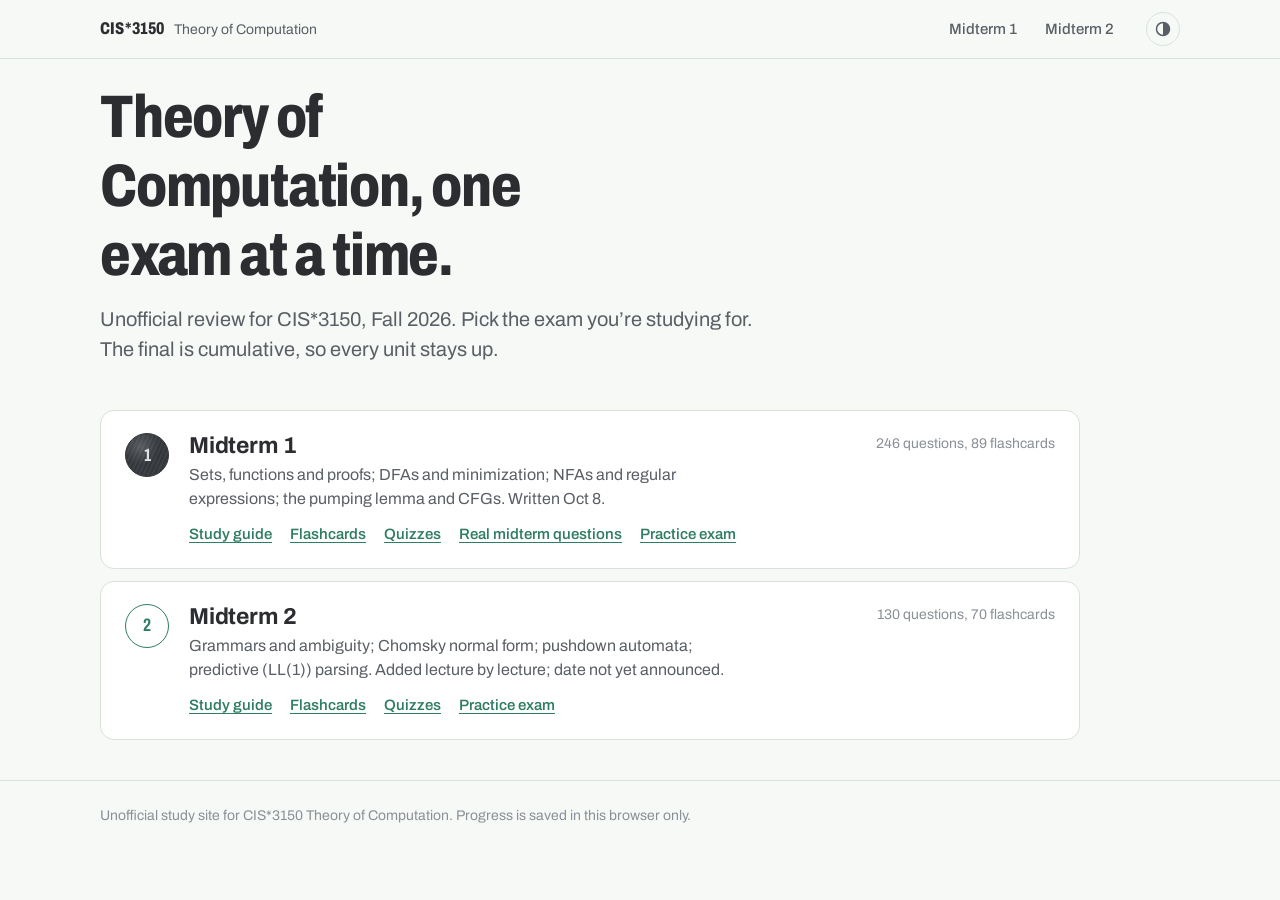
==== index.html @ 40538b38 "Add Lecture 9 (parsing tables) and Lecture 12 (Turing machines) to Midterm 2 39 class-exercise-style" ====
<!doctype html>
<html lang="en">
<head>
<meta charset="utf-8">
<meta name="viewport" content="width=device-width, initial-scale=1">
<link rel="icon" href="data:image/svg+xml,%3Csvg xmlns='http://www.w3.org/2000/svg' viewBox='0 0 32 32'%3E%3Ccircle cx='16' cy='16' r='13' fill='%2333363B'/%3E%3Ctext x='16' y='21' font-size='14' text-anchor='middle' fill='white' font-family='Arial' font-weight='700'%3EB%3C/text%3E%3C/svg%3E">
<link rel="preconnect" href="https://fonts.googleapis.com">
<link rel="preconnect" href="https://fonts.gstatic.com" crossorigin>
<link href="https://fonts.googleapis.com/css2?family=Archivo:wdth,wght@62..125,400..800&family=Source+Serif+4:ital,opsz,wght@0,8..60,400..700;1,8..60,400..700&display=swap" rel="stylesheet">
<title>CIS*3150 study site</title>
<meta name="description" content="Unofficial study site for CIS*3150 Theory of Computation: Midterm 1 review (guide, flashcards, quizzes, the practice test and real midterm questions) and Midterm 2, in progress.">
<link rel="stylesheet" href="assets/style.css?v=20261103a">
</head>
<body>
<header id="site-head"></header>
<main class="wrap">
  <section class="hero">
    <h1>Theory of Computation, one exam at a time.</h1>
    <p class="countdown">Unofficial review for CIS*3150, Fall 2026. Pick the exam you’re studying for. The final is cumulative, so every unit stays up.</p>
  </section>

  <h2 class="sr-only">Units</h2>
  <ol class="unit-list">
    <li class="unit">
      <span class="bubble is-filled" aria-hidden="true">1</span>
      <div>
        <h3><a href="m1/index.html">Midterm 1</a></h3>
        <p>Sets, functions and proofs; DFAs and minimization; NFAs and regular expressions; the pumping lemma and CFGs. Written Oct 8.</p>
        <p class="unit-links"><a href="m1/guide.html">Study guide</a><a href="m1/cards.html">Flashcards</a><a href="m1/quiz.html">Quizzes</a><a href="m1/exam.html?mode=midterm">Real midterm questions</a><a href="m1/exam.html">Practice exam</a></p>
      </div>
      <p class="unit-meta" id="m1-meta"></p>
    </li>
    <li class="unit">
      <span class="bubble" aria-hidden="true">2</span>
      <div>
        <h3><a href="m2/index.html">Midterm 2</a></h3>
        <p>Grammars and ambiguity; Chomsky normal form; pushdown automata; predictive (LL(1)) parsing. Added lecture by lecture; date not yet announced.</p>
        <p class="unit-links"><a href="m2/guide.html">Study guide</a><a href="m2/cards.html">Flashcards</a><a href="m2/quiz.html">Quizzes</a><a href="m2/exam.html">Practice exam</a></p>
      </div>
      <p class="unit-meta" id="m2-meta"></p>
    </li>
  </ol>
</main>
<footer id="site-foot"></footer>
<script src="assets/m1/questions.js?v=20261103a"></script>
<script src="assets/m1/questions-prof.js?v=20261103a"></script>
<script src="assets/m1/midterm.js?v=20261103a"></script>
<script src="assets/m1/cards.js?v=20261103a"></script>
<script>window.M1_COUNTS = { q: QB.length, c: CARDS.length };</script>
<script src="assets/m2/questions.js?v=20261103a"></script>
<script src="assets/m2/cards.js?v=20261103a"></script>
<script src="assets/app.js?v=20261103a"></script>
<script>
(function () {
  var hist = App.storeFor('m1').get('history', []);
  var meta = M1_COUNTS.q + ' questions, ' + M1_COUNTS.c + ' flashcards';
  if (hist.length) {
    var best = hist.reduce(function (b, h) { return h.score / h.total > b.score / b.total ? h : b; });
    meta += '<br>' + hist.length + ' practice exam' + (hist.length > 1 ? 's' : '') + ' taken, best ' + best.score + '/' + best.total;
  }
  document.getElementById('m1-meta').innerHTML = meta;
  var h2 = App.storeFor('m2').get('history', []), meta2 = QB.length + ' questions, ' + CARDS.length + ' flashcards';
  if (h2.length) {
    var b2 = h2.reduce(function (b, h) { return h.score / h.total > b.score / b.total ? h : b; });
    meta2 += '<br>' + h2.length + ' practice exam' + (h2.length > 1 ? 's' : '') + ' taken, best ' + b2.score + '/' + b2.total;
  }
  document.getElementById('m2-meta').innerHTML = meta2;
})();
</script>
</body>
</html>
---- assets/style.css ----
/* CIS*3150 Midterm prep — bubble-sheet theme */
:root {
  --paper: #F7F9F6;
  --paper-2: #EEF3EF;
  --card: #FFFFFF;
  --ink: #2B2D31;          /* graphite */
  --ink-2: #5A5F66;
  --ink-3: #8A9097;
  --form: #2F7D62;         /* dropout-ink green */
  --form-2: #DCEDE4;
  --form-3: #B9D9C8;
  --red: #C2334B;          /* red pencil */
  --red-2: #F7DDE2;
  --hi: #F2D649;           /* highlighter */
  --hi-2: #FBF1B8;
  --rule: #D6E2DA;
  --shadow: 0 1px 0 rgba(43, 45, 49, .06), 0 6px 18px -10px rgba(43, 45, 49, .25);
  --sans: "Archivo", system-ui, -apple-system, "Segoe UI", sans-serif;
  --serif: "Source Serif 4", Georgia, "Times New Roman", serif;
  --radius: 10px;
  color-scheme: light;
}
@media (prefers-color-scheme: dark) {
  :root:not([data-theme="light"]) {
    --paper: #17191C; --paper-2: #1E2125; --card: #202328;
    --ink: #E6E8E3; --ink-2: #B4B9B3; --ink-3: #868C86;
    --form: #6CC3A0; --form-2: #1F3A30; --form-3: #2D5545;
    --red: #F07A8E; --red-2: #3D2228;
    --hi: #E9CF4A; --hi-2: #3B3518;
    --rule: #30363A;
    --shadow: 0 1px 0 rgba(0,0,0,.4), 0 8px 20px -12px rgba(0,0,0,.7);
    color-scheme: dark;
  }
}
:root[data-theme="dark"] {
  --paper: #17191C; --paper-2: #1E2125; --card: #202328;
  --ink: #E6E8E3; --ink-2: #B4B9B3; --ink-3: #868C86;
  --form: #6CC3A0; --form-2: #1F3A30; --form-3: #2D5545;
  --red: #F07A8E; --red-2: #3D2228;
  --hi: #E9CF4A; --hi-2: #3B3518;
  --rule: #30363A;
  --shadow: 0 1px 0 rgba(0,0,0,.4), 0 8px 20px -12px rgba(0,0,0,.7);
  color-scheme: dark;
}

* { box-sizing: border-box; }
html { -webkit-text-size-adjust: 100%; }
body {
  margin: 0; background: var(--paper); color: var(--ink);
  font-family: var(--sans); font-size: 16px; line-height: 1.5;
  font-variation-settings: "wdth" 100;
}
a { color: var(--form); text-underline-offset: 3px; }
a:hover { text-decoration-thickness: 2px; }
:focus-visible { outline: 2.5px solid var(--form); outline-offset: 2px; border-radius: 4px; }
button { font: inherit; color: inherit; }
.sr-only { position: absolute; width: 1px; height: 1px; overflow: hidden; clip: rect(0 0 0 0); white-space: nowrap; }

/* ---------- header ---------- */
.site-head {
  position: sticky; top: 0; z-index: 30;
  background: color-mix(in srgb, var(--paper) 92%, transparent);
  backdrop-filter: blur(8px);
  border-bottom: 1px solid var(--rule);
}
.site-head .wrap { display: flex; align-items: center; gap: 20px; height: 58px; }
.brand { display: flex; align-items: baseline; gap: 10px; color: var(--ink); text-decoration: none; white-space: nowrap; }
.brand b { font-weight: 800; font-size: 17px; font-variation-settings: "wdth" 75; letter-spacing: .01em; }
.brand span { color: var(--ink-2); font-size: 14px; }
.nav { display: flex; gap: 4px; margin-left: auto; }
.nav a {
  color: var(--ink-2); text-decoration: none; font-size: 15px; font-weight: 500;
  padding: 7px 12px; border-radius: 999px;
}
.nav a:hover { color: var(--ink); background: var(--paper-2); }
.nav a[aria-current="page"] { color: var(--ink); background: var(--form-2); }
.theme-btn {
  border: 1px solid var(--rule); background: transparent; width: 34px; height: 34px; border-radius: 50%;
  display: grid; place-items: center; cursor: pointer; color: var(--ink-2); flex: none;
}
.theme-btn:hover { color: var(--ink); }
.nav-toggle { display: none; }

.wrap { max-width: 1120px; margin: 0 auto; padding: 0 20px; }
main { padding: 36px 0 80px; }
footer.site-foot { border-top: 1px solid var(--rule); color: var(--ink-3); font-size: 14px; padding: 24px 0 40px; }

/* ---------- type ---------- */
h1, h2, h3, h4 { font-family: var(--sans); line-height: 1.15; margin: 0 0 .5em; letter-spacing: -.01em; }
h1 { font-size: clamp(34px, 5.4vw, 60px); font-weight: 800; font-variation-settings: "wdth" 80; letter-spacing: -.02em; }
h2 { font-size: 28px; font-weight: 750; font-variation-settings: "wdth" 85; }
h3 { font-size: 20px; font-weight: 700; }
h4 { font-size: 16px; font-weight: 700; }
p { margin: 0 0 1em; }
.lede { font-size: 19px; color: var(--ink-2); max-width: 60ch; }
.muted { color: var(--ink-2); }
.small { font-size: 14px; }

/* ---------- buttons ---------- */
.btn {
  display: inline-flex; align-items: center; justify-content: center; gap: 8px;
  border: 1.5px solid var(--ink); background: var(--ink); color: var(--paper);
  padding: 10px 18px; border-radius: 999px; font-weight: 650; font-size: 15px;
  cursor: pointer; text-decoration: none; line-height: 1.2;
}
.btn:hover { filter: brightness(1.12); }
.btn.secondary { background: transparent; color: var(--ink); border-color: var(--rule); }
.btn.secondary:hover { border-color: var(--ink-3); filter: none; }
.btn.form { background: var(--form); border-color: var(--form); color: #fff; }
:root[data-theme="dark"] .btn.form { color: #0F1F18; }
@media (prefers-color-scheme: dark) { :root:not([data-theme="light"]) .btn.form { color: #0F1F18; } }
.btn.small { padding: 6px 12px; font-size: 14px; }
.btn:disabled { opacity: .45; cursor: not-allowed; filter: none; }
.btn-row { display: flex; flex-wrap: wrap; gap: 10px; align-items: center; }

kbd {
  font-family: var(--sans); font-size: 12px; font-weight: 600; color: var(--ink-2);
  border: 1px solid var(--rule); border-bottom-width: 2px; border-radius: 5px; padding: 1px 6px; background: var(--card);
}

/* ---------- the bubble (signature element) ---------- */
.bubble {
  --b: 30px;
  width: var(--b); height: var(--b); flex: none; border-radius: 50%;
  border: 1.5px solid var(--form); color: var(--form);
  display: grid; place-items: center;
  font-size: 13px; font-weight: 700; font-variation-settings: "wdth" 70;
  background: var(--card);
  transition: background-color .15s ease, color .15s ease, box-shadow .15s ease;
  position: relative;
}
.is-filled > .bubble, .bubble.is-filled {
  background:
    radial-gradient(circle at 35% 30%, rgba(255,255,255,.18), transparent 45%),
    repeating-linear-gradient(115deg, rgba(255,255,255,.05) 0 2px, transparent 2px 4px),
    #33363B;
  border-color: #33363B; color: rgba(255,255,255,.85);
}
:root[data-theme="dark"] .is-filled > .bubble, :root[data-theme="dark"] .bubble.is-filled { background: #C9CEC8; border-color: #C9CEC8; color: #1A1C1F; }
@media (prefers-color-scheme: dark) { :root:not([data-theme="light"]) .is-filled > .bubble, :root:not([data-theme="light"]) .bubble.is-filled { background: #C9CEC8; border-color: #C9CEC8; color: #1A1C1F; } }

/* ---------- question / choices ---------- */
.qcard {
  background: var(--card); border: 1px solid var(--rule); border-radius: 14px;
  padding: 26px 28px; box-shadow: var(--shadow);
}
.qmeta { display: flex; flex-wrap: wrap; gap: 8px; align-items: center; margin-bottom: 14px; color: var(--ink-2); font-size: 14px; }
.tag {
  display: inline-flex; align-items: center; gap: 6px; font-size: 13px; font-weight: 600;
  padding: 2px 10px; border-radius: 999px; background: var(--paper-2); color: var(--ink-2);
}
.tag.lecture { background: var(--form-2); color: var(--form); }
.qtext { font-size: 19px; line-height: 1.5; margin-bottom: 20px; }
.qtext p:last-child { margin-bottom: 0; }
.choices { list-style: none; margin: 0; padding: 0; display: grid; gap: 8px; }
.choice {
  display: flex; align-items: center; gap: 14px; width: 100%; text-align: left;
  border: 1px solid var(--rule); background: transparent; border-radius: 10px;
  padding: 10px 14px; cursor: pointer; font-size: 17px; line-height: 1.4;
}
.choice:hover:not(:disabled) { border-color: var(--form-3); background: var(--paper-2); }
.choice:disabled { cursor: default; }
.choice.is-filled { border-color: var(--ink-3); }
.choice.is-correct { border-color: var(--form); background: var(--form-2); }
.choice.is-correct > .bubble { border-color: var(--form); border-width: 3px; }
.choice.is-wrong { border-color: var(--red); background: var(--red-2); }
.choice.is-wrong > .bubble::after {
  content: ""; position: absolute; left: -4px; right: -4px; top: 50%; height: 2.5px;
  background: var(--red); transform: rotate(-35deg); border-radius: 2px;
}
.feedback { margin-top: 18px; padding: 14px 16px; border-radius: 10px; font-size: 16px; }
.feedback.ok { background: var(--form-2); }
.feedback.no { background: var(--red-2); }
.feedback b { display: block; margin-bottom: 4px; }
.feedback.ok b { color: var(--form); }
.feedback.no b { color: var(--red); }

table.mini { border-collapse: collapse; margin: 14px 0 4px; font-size: 15px; }
table.mini th, table.mini td { border: 1px solid var(--rule); padding: 5px 14px; text-align: left; }
table.mini th { background: var(--paper-2); font-weight: 650; }
pre.g { font-family: var(--serif); font-size: 17px; background: var(--paper-2); padding: 10px 14px; border-radius: 8px; margin: 12px 0 4px; white-space: pre-wrap; }

/* ---------- generic panels ---------- */
.panel { background: var(--card); border: 1px solid var(--rule); border-radius: 14px; padding: 24px; }
.grid-2 { display: grid; grid-template-columns: 1fr 1fr; gap: 20px; }
.stack > * + * { margin-top: 16px; }
.toast {
  position: fixed; left: 50%; bottom: 24px; transform: translateX(-50%) translateY(20px);
  background: var(--ink); color: var(--paper); padding: 12px 18px; border-radius: 12px; font-weight: 600;
  opacity: 0; pointer-events: none; transition: opacity .2s, transform .2s; z-index: 60; max-width: calc(100% - 32px);
}
.toast.show { opacity: 1; transform: translateX(-50%) translateY(0); }
.toast.warn { background: var(--hi); color: #2B2D31; }
.toast.danger { background: var(--red); color: #fff; }

/* chips (filters) */
.chips { display: flex; flex-wrap: wrap; gap: 8px; }
.chip {
  display: inline-flex; align-items: center; gap: 8px; border: 1.5px solid var(--rule); background: var(--card);
  padding: 7px 12px 7px 8px; border-radius: 999px; cursor: pointer; font-size: 15px; font-weight: 550;
}
.chip .bubble { --b: 20px; font-size: 10px; }
.chip[aria-pressed="true"] { border-color: var(--ink-3); }
.chip[aria-pressed="true"] .bubble { background: #33363B; border-color: #33363B; color: rgba(255,255,255,.85); }
.chip .count { color: var(--ink-3); font-weight: 500; }

/* segmented */
.seg { display: inline-flex; border: 1.5px solid var(--rule); border-radius: 999px; padding: 3px; background: var(--card); }
.seg button { border: 0; background: transparent; padding: 6px 14px; border-radius: 999px; cursor: pointer; font-weight: 600; font-size: 14px; color: var(--ink-2); }
.seg button[aria-pressed="true"] { background: var(--ink); color: var(--paper); }

/* progress bar */
.progress { height: 6px; background: var(--paper-2); border-radius: 99px; overflow: hidden; }
.progress > i { display: block; height: 100%; background: var(--form); border-radius: 99px; transition: width .25s ease; }

/* ---------- home ---------- */
.hero { padding: 24px 0 8px; }
.hero h1 { max-width: 16ch; margin-bottom: 14px; }
.countdown { font-size: 20px; color: var(--ink-2); margin-bottom: 30px; }
.countdown strong { color: var(--ink); }
.pace-ruler { margin: 8px 0 44px; max-width: 900px; }
.pace-ruler .bar { position: relative; height: 54px; border-bottom: 2px solid var(--ink); }
.pace-ruler .tick { position: absolute; bottom: 0; width: 1.5px; background: var(--ink-3); height: 14px; }
.pace-ruler .tick.major { height: 28px; background: var(--ink); }
.pace-ruler .tick.q { background: var(--form); height: 22px; width: 2px; }
.pace-ruler .labels { position: relative; height: 22px; font-size: 13px; color: var(--ink-2); }
.pace-ruler .labels span { position: absolute; transform: translateX(-50%); top: 4px; white-space: nowrap; }
.pace-ruler .labels span:last-child { transform: translateX(-100%); }
.pace-ruler p { margin-top: 18px; font-size: 17px; max-width: 64ch; }

.answer-rows { list-style: none; padding: 0; margin: 0 0 56px; display: grid; gap: 10px; max-width: 900px; }
.answer-rows a {
  display: grid; grid-template-columns: auto 1fr auto; align-items: center; gap: 18px;
  text-decoration: none; color: var(--ink); background: var(--card);
  border: 1px solid var(--rule); border-radius: 14px; padding: 18px 22px;
}
.answer-rows a .bubble { --b: 40px; font-size: 16px; }
.answer-rows a:hover .bubble, .answer-rows a:focus-visible .bubble {
  background: #33363B; border-color: #33363B; color: rgba(255,255,255,.85);
}
.answer-rows h3 { margin: 0 0 2px; font-size: 21px; }
.answer-rows p { margin: 0; color: var(--ink-2); }
.answer-rows .meta { color: var(--ink-3); font-size: 14px; white-space: nowrap; }

.topic-table { width: 100%; border-collapse: collapse; font-size: 16px; }
.topic-table th, .topic-table td { text-align: left; padding: 12px 10px; border-bottom: 1px solid var(--rule); vertical-align: top; }
.topic-table th { font-size: 14px; color: var(--ink-2); font-weight: 600; }
.topic-table td:first-child { font-weight: 700; color: var(--form); width: 40px; }
.checklist { list-style: none; padding: 0; margin: 0; display: grid; gap: 10px; }
.checklist li { display: flex; gap: 12px; align-items: flex-start; }
.checklist .bubble { --b: 22px; font-size: 10px; margin-top: 1px; }
.history-list { list-style: none; padding: 0; margin: 0; }
.history-list li { display: flex; justify-content: space-between; gap: 12px; padding: 10px 0; border-bottom: 1px solid var(--rule); font-size: 15px; }
.section-gap { margin-top: 56px; }

/* ---------- guide ---------- */
.guide-layout { display: grid; grid-template-columns: 230px minmax(0, 1fr); gap: 48px; align-items: start; }
.toc { position: sticky; top: 82px; font-size: 14.5px; max-height: calc(100vh - 100px); overflow: auto; padding-bottom: 20px; }
.toc ol { list-style: none; padding: 0; margin: 0; }
.toc li { margin: 0; }
.toc a { display: block; color: var(--ink-2); text-decoration: none; padding: 5px 10px; border-left: 2px solid var(--rule); }
.toc a:hover { color: var(--ink); }
.toc a.active { color: var(--ink); border-left-color: var(--form); font-weight: 600; }
.toc .sub a { padding-left: 22px; font-size: 13.5px; }
.prose { font-family: var(--serif); font-size: 18.5px; line-height: 1.65; max-width: 72ch; }
.prose h2 { margin-top: 2.2em; padding-top: 10px; scroll-margin-top: 80px; }
.prose h2:first-child { margin-top: 0; }
.prose h3 { margin-top: 1.8em; scroll-margin-top: 80px; }
.prose ul, .prose ol { padding-left: 1.3em; }
.prose li { margin-bottom: .35em; }
.prose table { border-collapse: collapse; width: 100%; font-family: var(--sans); font-size: 15.5px; line-height: 1.45; margin: 1em 0 1.4em; }
.prose th, .prose td { border-bottom: 1px solid var(--rule); padding: 9px 10px; text-align: left; vertical-align: top; }
.prose th { color: var(--ink-2); font-weight: 650; border-bottom: 1.5px solid var(--ink-3); }
.prose code, .prose .g { font-family: var(--serif); }
.prose pre { background: var(--paper-2); border-radius: 10px; padding: 14px 18px; font-family: var(--serif); font-size: 17px; overflow-x: auto; white-space: pre; line-height: 1.55; }
.table-scroll { overflow-x: auto; }
.callout {
  font-family: var(--sans); font-size: 16px; line-height: 1.55; margin: 1.4em 0;
  border-left: 4px solid var(--form); background: var(--form-2); padding: 14px 18px; border-radius: 0 10px 10px 0;
}
.callout > :last-child { margin-bottom: 0; }
.callout .label { font-weight: 750; color: var(--form); display: block; margin-bottom: 4px; }
.callout.errata { border-left-color: var(--red); background: var(--red-2); }
.callout.errata .label { color: var(--red); }
.callout ul { margin: .4em 0 0; }
.practice-link { font-family: var(--sans); font-size: 15px; margin: 1.2em 0 0; }

/* ---------- flashcards ---------- */
.deck-controls { display: flex; flex-wrap: wrap; gap: 14px 24px; align-items: center; justify-content: space-between; margin-bottom: 22px; }
.card-stage { perspective: 1400px; max-width: 760px; margin: 0 auto; }
.flash {
  position: relative; width: 100%; min-height: 360px; cursor: pointer;
  transform-style: preserve-3d; transition: transform .45s cubic-bezier(.2,.7,.2,1);
  border: 0; background: transparent; padding: 0; display: block; text-align: left;
}
.flash.flipped { transform: rotateY(180deg); }
.face {
  position: absolute; inset: 0; backface-visibility: hidden; -webkit-backface-visibility: hidden;
  background: var(--card); border-radius: 12px; box-shadow: var(--shadow); border: 1px solid var(--rule);
  padding: 44px 40px 34px; display: flex; flex-direction: column;
}
.face::before { content: ""; position: absolute; left: 0; right: 0; top: 70px; height: 1.5px; background: var(--red); opacity: .55; }
.face .side { position: absolute; top: 22px; left: 40px; font-size: 13px; font-weight: 600; color: var(--ink-3); }
.face .body { margin: auto 0; font-size: 26px; line-height: 1.35; font-weight: 650; font-variation-settings: "wdth" 88; }
.face.back { transform: rotateY(180deg); }
.face.back .body { font-family: var(--serif); font-weight: 450; font-size: 21px; line-height: 1.55; font-variation-settings: normal; }
.face .src { position: absolute; right: 22px; top: 20px; }
.deck-actions { display: flex; justify-content: center; gap: 12px; margin: 24px auto 0; flex-wrap: wrap; }
.deck-status { text-align: center; color: var(--ink-2); margin-top: 16px; font-size: 15px; }

/* ---------- quiz ---------- */
.setup { max-width: 820px; }
.setup .row { margin-bottom: 24px; }
.setup .row > label, .setup .row > .lbl { display: block; font-weight: 650; margin-bottom: 10px; }
.toggle { display: inline-flex; align-items: center; gap: 10px; cursor: pointer; font-size: 15px; }
.toggle input { width: 18px; height: 18px; accent-color: var(--form); }
.quiz-top { display: flex; align-items: center; gap: 16px; margin-bottom: 18px; max-width: 820px; }
.quiz-top .progress { flex: 1; }
.quiz-area { max-width: 820px; }
.result-score { font-size: 64px; font-weight: 800; font-variation-settings: "wdth" 75; line-height: 1; margin: 6px 0 8px; }
.review-list { list-style: none; padding: 0; margin: 0; display: grid; gap: 12px; }
.review-item { background: var(--card); border: 1px solid var(--rule); border-radius: 12px; padding: 16px 18px; }
.review-item.wrong { border-left: 4px solid var(--red); }
.review-item.right { border-left: 4px solid var(--form); }
.review-item.blank { border-left: 4px solid var(--ink-3); }
.review-item .q { font-size: 16.5px; margin-bottom: 8px; }
.review-item .ans { font-size: 15px; color: var(--ink-2); }
.review-item .ans b.r { color: var(--form); }
.review-item .ans b.w { color: var(--red); }
.review-item details { margin-top: 6px; font-size: 15px; }
.review-item summary { cursor: pointer; color: var(--form); font-weight: 600; }

/* ---------- exam ---------- */
.mode-grid { display: grid; grid-template-columns: repeat(3, 1fr); gap: 14px; margin: 18px 0 26px; }
.mode {
  text-align: left; border: 1.5px solid var(--rule); background: var(--card); border-radius: 14px; padding: 18px; cursor: pointer;
  display: grid; grid-template-columns: auto 1fr; gap: 6px 14px; align-items: start;
}
.mode .bubble { grid-row: span 2; margin-top: 2px; }
.mode h3 { margin: 0; font-size: 18px; }
.mode p { margin: 0; color: var(--ink-2); font-size: 14.5px; }
.mode[aria-pressed="true"] { border-color: var(--ink); }
.mode[aria-pressed="true"] .bubble { background: #33363B; border-color: #33363B; color: rgba(255,255,255,.85); }
.mode input { width: 64px; font: inherit; padding: 4px 8px; border: 1px solid var(--rule); border-radius: 6px; background: var(--paper); color: var(--ink); }

.exam-bar {
  position: sticky; top: 58px; z-index: 20; background: var(--paper); border-bottom: 1px solid var(--rule);
  margin: -36px 0 22px; padding: 12px 0;
}
.exam-bar .inner { display: flex; align-items: center; gap: 18px; flex-wrap: wrap; }
.clock { font-size: 30px; font-weight: 800; font-variant-numeric: tabular-nums; font-variation-settings: "wdth" 75; min-width: 110px; }
.clock.low { color: var(--red); }
.pace { flex: 1; min-width: 220px; }
.pace .track { position: relative; height: 10px; background: var(--paper-2); border-radius: 99px; overflow: visible; }
.pace .track .done { position: absolute; left: 0; top: 0; bottom: 0; background: var(--form); border-radius: 99px; }
.pace .track .time { position: absolute; top: -5px; width: 3px; height: 20px; background: var(--ink); border-radius: 2px; transform: translateX(-1px); }
.pace .status { font-size: 14px; margin-top: 6px; color: var(--ink-2); }
.pace .status b.ahead { color: var(--form); }
.pace .status b.behind { color: var(--red); }

.exam-layout { display: grid; grid-template-columns: minmax(0, 1fr) 248px; gap: 28px; align-items: start; }
.exam-q .qnav { display: flex; justify-content: space-between; align-items: center; margin-top: 18px; gap: 10px; flex-wrap: wrap; }
.flag-btn[aria-pressed="true"] { background: var(--hi-2); border-color: var(--hi); color: var(--ink); }
.sheet {
  position: sticky; top: 140px; background: var(--card); border: 1px solid var(--rule); border-radius: 12px;
  padding: 14px 14px 10px; max-height: calc(100vh - 160px); overflow: auto;
}
.sheet h4 { margin: 0 0 8px; font-size: 14px; color: var(--ink-2); font-weight: 650; }
.sheet ol { list-style: none; padding: 0; margin: 0; }
.sheet li { display: flex; align-items: center; gap: 6px; padding: 3px 4px; border-radius: 6px; }
.sheet li.current { background: var(--form-2); }
.sheet li.flagged .num { background: var(--hi); color: #2B2D31; }
.sheet .num { width: 28px; text-align: right; font-size: 13px; font-weight: 700; font-variant-numeric: tabular-nums; color: var(--ink-2); border-radius: 4px; padding: 0 3px; border: 0; background: transparent; cursor: pointer; }
.sheet .bubble { --b: 24px; font-size: 10.5px; cursor: pointer; border-width: 1.25px; }
.sheet .bubble:not(.is-filled):hover { background: var(--form-2); }
.sheet .legend { font-size: 12.5px; color: var(--ink-3); margin-top: 10px; line-height: 1.4; }
.sheet-toggle { display: none; }

.topic-bars { display: grid; gap: 12px; }
.topic-bars .tb { display: grid; grid-template-columns: 170px 1fr 70px; gap: 12px; align-items: center; font-size: 15px; }
.topic-bars .tb .progress { height: 10px; }
.stat-row { display: flex; flex-wrap: wrap; gap: 28px; margin: 14px 0 6px; }
.stat-row div { font-size: 14px; color: var(--ink-2); }
.stat-row div b { display: block; font-size: 24px; color: var(--ink); font-variation-settings: "wdth" 80; }
.filters { margin: 26px 0 14px; }
.time-pill { font-size: 13px; color: var(--ink-3); font-variant-numeric: tabular-nums; }
.time-pill.slow { color: var(--red); font-weight: 650; }

/* ---------- responsive ---------- */
@media (max-width: 920px) {
  .guide-layout { grid-template-columns: minmax(0, 1fr); gap: 0; }
  .prose table { display: block; overflow-x: auto; }
  .toc { position: static; max-height: none; margin-bottom: 28px; border: 1px solid var(--rule); border-radius: 12px; padding: 12px; }
  .toc .sub { display: none; }
  .exam-layout { grid-template-columns: minmax(0, 1fr); }
  .sheet { position: fixed; top: auto; bottom: 0; left: 0; right: 0; max-height: 55vh; border-radius: 16px 16px 0 0; z-index: 40; transform: translateY(100%); transition: transform .25s ease; box-shadow: 0 -10px 30px rgba(0,0,0,.18); }
  .sheet.open { transform: none; }
  .sheet ol { columns: 2; column-gap: 14px; }
  .sheet-toggle { display: inline-flex; }
  .mode-grid { grid-template-columns: 1fr; }
  .grid-2 { grid-template-columns: 1fr; }
}
@media (max-width: 720px) {
  .site-head .wrap { gap: 10px; }
  .brand span { display: none; }
  .nav-toggle { display: inline-flex; margin-left: auto; border: 1px solid var(--rule); background: transparent; border-radius: 999px; padding: 6px 12px; cursor: pointer; font-weight: 600; font-size: 14px; }
  .nav { display: none; position: absolute; top: 58px; left: 0; right: 0; background: var(--paper); flex-direction: column; padding: 10px 16px 16px; border-bottom: 1px solid var(--rule); margin: 0; }
  .nav.open { display: flex; }
  .nav a { padding: 12px; }
  .qcard { padding: 20px 18px; }
  .qtext { font-size: 17.5px; }
  .choice { font-size: 16px; }
  .face { padding: 40px 22px 28px; }
  .face .side { left: 22px; }
  .face .body { font-size: 22px; }
  .face.back .body { font-size: 18.5px; }
  .answer-rows a { grid-template-columns: auto 1fr; padding: 16px; }
  .answer-rows .meta { display: none; }
  .topic-bars .tb { grid-template-columns: 1fr 60px; }
  .topic-bars .tb .progress { grid-column: 1 / -1; grid-row: 2; }
  .prose { font-size: 17.5px; }
  .clock { font-size: 24px; min-width: 88px; }
  .pace-ruler .labels span.minor { display: none; }
}
@media (prefers-reduced-motion: reduce) {
  * { transition: none !important; animation: none !important; }
}
@media print {
  .site-head, .toc, footer, .practice-link { display: none !important; }
  .guide-layout { display: block; }
  body { background: #fff; }
}

/* ---------- practice-test format: shared setups, tables, parse trees ---------- */
.tag.practice { background: var(--hi-2); color: var(--ink); }
.stem {
  border: 1px solid var(--rule); border-left: 4px solid var(--form-3); border-radius: 0 10px 10px 0;
  background: var(--paper-2); padding: 12px 18px 4px; margin: 0 0 18px; font-size: 16.5px;
}
.stem p { margin: 0 0 10px; }
.stem .stem-label { font-size: 13px; font-weight: 700; color: var(--form); margin-bottom: 6px; }
table.ttable { margin: 4px 0 12px; font-family: var(--serif); font-size: 16.5px; }
table.ttable th, table.ttable td { padding: 4px 16px; text-align: center; }
table.ttable tbody th { background: transparent; font-weight: 600; text-align: right; border-right: 2px solid var(--ink-3); }
table.ttable thead th { border-bottom: 2px solid var(--ink-3); background: transparent; }
table.ttable thead th:first-child { border-right: 2px solid var(--ink-3); }
.tree-row { display: flex; flex-wrap: wrap; gap: 10px 40px; align-items: flex-end; margin: 12px 0 14px; }
svg.ptree { max-width: 100%; height: auto; overflow: visible; }
svg.ptree line { stroke: var(--ink-3); stroke-width: 1.3; }
svg.ptree text.var { font: 600 12.5px var(--sans); fill: var(--ink-2); }
svg.ptree text.term { font: 400 17px var(--serif); fill: var(--ink); }
.qtext svg.ptree { display: block; }
.review-item .stem { font-size: 15px; }
.sheet .bubble:disabled { opacity: .25; cursor: default; }
.sheet li { gap: 5px; }
.sheet .bubble { --b: 23px; }
.mode-grid.four { grid-template-columns: repeat(4, 1fr); }
.mode.featured { border-color: var(--hi); background: color-mix(in srgb, var(--hi-2) 45%, var(--card)); }
@media (max-width: 1100px) { .mode-grid.four { grid-template-columns: repeat(2, 1fr); } }
@media (max-width: 920px) { .mode-grid.four { grid-template-columns: 1fr; } }
.pt-banner {
  display: grid; grid-template-columns: auto 1fr auto; gap: 18px; align-items: center; max-width: 900px;
  background: color-mix(in srgb, var(--hi-2) 60%, var(--card)); border: 1px solid var(--hi); border-radius: 14px;
  padding: 18px 22px; margin: 0 0 18px;
}
.pt-banner h3 { margin: 0 0 4px; font-size: 19px; }
.pt-banner p { margin: 0; color: var(--ink-2); font-size: 15.5px; }
@media (max-width: 720px) { .pt-banner { grid-template-columns: 1fr; } }
.mode-grid.five { grid-template-columns: repeat(6, 1fr); }
.mode-grid.five .mode { grid-column: span 2; }
.mode-grid.five .mode.featured { grid-column: span 3; }
@media (max-width: 920px) { .mode-grid.five { grid-template-columns: 1fr; } .mode-grid.five .mode, .mode-grid.five .mode.featured { grid-column: auto; } }
.nav a.nav-home { color: var(--ink-3); }
@media (max-width: 1060px) and (min-width: 721px) { .nav a.nav-home { display: none; } .nav a { padding: 7px 9px; } }

/* ---------- course home ---------- */
.countdown { max-width: 62ch; }
.unit-list { list-style: none; padding: 0; margin: 8px 0 40px; display: grid; gap: 12px; max-width: 980px; }
.unit { display: grid; grid-template-columns: auto 1fr auto; gap: 20px; align-items: start; background: var(--card); border: 1px solid var(--rule); border-radius: 14px; padding: 22px 24px; }
.unit .bubble { --b: 44px; font-size: 18px; }
.unit h3 { margin: 0 0 4px; font-size: 23px; }
.unit h3 a { color: var(--ink); text-decoration: none; }
.unit h3 a:hover { text-decoration: underline; }
.unit p { margin: 0; color: var(--ink-2); max-width: 64ch; }
.unit-links { display: flex; flex-wrap: wrap; gap: 6px 18px; margin-top: 12px !important; font-size: 15px; font-weight: 550; }
.unit-meta { font-size: 14px; color: var(--ink-3) !important; text-align: right; white-space: nowrap; }
.unit.pending { background: transparent; border-style: dashed; }
.answer-rows .row-off { display: grid; grid-template-columns: auto 1fr auto; align-items: center; gap: 18px; border: 1px dashed var(--rule); border-radius: 14px; padding: 18px 22px; color: var(--ink-2); }
.answer-rows .row-off .bubble { --b: 40px; font-size: 16px; border-color: var(--ink-3); color: var(--ink-3); }
.answer-rows .row-off h3 { color: var(--ink-2); }
@media (max-width: 720px) {
  .unit { grid-template-columns: auto 1fr; padding: 18px; }
  .unit-meta { grid-column: 2; text-align: left; white-space: normal; }
  .answer-rows .row-off { grid-template-columns: auto 1fr; padding: 16px; }
}

/* ---------- LL(1) animations (Midterm 2 guide) ---------- */
.llviz { font-family: var(--sans); font-size: 15px; line-height: 1.45; background: var(--card); border: 1px solid var(--rule); border-radius: 14px; padding: 18px 20px 20px; margin: 1.2em 0 1.6em; box-shadow: var(--shadow); }
.llviz h4 { font-size: 13px; font-weight: 700; color: var(--ink-2); margin: 16px 0 8px; }
.llviz h4 span { font-weight: 400; color: var(--ink-3); margin-left: 6px; }
.llv-controls { display: flex; flex-wrap: wrap; gap: 10px 16px; align-items: center; margin-bottom: 12px; }
.llv-input { display: flex; gap: 8px; align-items: center; font-weight: 600; font-size: 14px; }
.llviz select, .llviz input[type=text] { font: inherit; font-size: 14px; padding: 6px 10px; border: 1px solid var(--rule); border-radius: 8px; background: var(--paper); color: var(--ink); }
.llviz input[type=text] { width: 200px; font-family: var(--serif); font-size: 16px; }
.llv-own { display: flex; gap: 8px; align-items: center; }
.llv-own[hidden] { display: none; }
.llv-bar { display: flex; flex-wrap: wrap; gap: 8px; align-items: center; }
.llv-speed { display: inline-flex; gap: 6px; align-items: center; font-size: 13px; color: var(--ink-2); margin-left: 4px; }
.llv-count { margin-left: auto; font-size: 13px; color: var(--ink-3); font-variant-numeric: tabular-nums; }
.llv-say { margin: 14px 0 0; padding: 12px 14px; border-radius: 10px; background: var(--paper-2); min-height: 3.3em; font-size: 15.5px; }
.llviz[data-state="accept"] .llv-say { background: var(--form-2); }
.llviz[data-state="error"] .llv-say, .llviz[data-state="mismatch"] .llv-say { background: var(--red-2); }
.llv-grid { display: grid; grid-template-columns: 112px minmax(0, 1fr); gap: 4px 22px; }
.llv-main { min-width: 0; }
.llv-stack { list-style: none; margin: 0; padding: 0; display: flex; flex-direction: column; gap: 4px; }
.llv-cell { border: 1.5px solid var(--rule); border-radius: 8px; padding: 5px 0; text-align: center; font-family: var(--serif); font-size: 17px; background: var(--paper); transition: background-color .2s, border-color .2s; }
.llv-cell.nt { color: var(--ink); }
.llv-cell.term { color: var(--form); font-weight: 600; }
.llv-cell.end { color: var(--ink-3); }
.llv-cell.top { border-color: var(--ink); background: var(--hi-2); box-shadow: 0 0 0 2px var(--hi-2); }
.llv-tape { display: flex; flex-wrap: wrap; gap: 4px; }
.llv-tok { min-width: 40px; padding: 6px 8px; text-align: center; border: 1.5px solid var(--rule); border-radius: 8px; font-family: var(--serif); font-size: 17px; background: var(--paper); transition: background-color .2s, border-color .2s, opacity .2s; }
.llv-tok sub { font-size: 11px; color: var(--ink-3); }
.llv-tok.done { opacity: .4; text-decoration: line-through; text-decoration-color: var(--ink-3); }
.llv-tok.look { border-color: var(--ink); background: var(--hi-2); box-shadow: 0 0 0 2px var(--hi-2); }
.llv-form { font-family: var(--serif); font-size: 18px; margin: 0; }
.llv-form .m { color: var(--form); font-weight: 600; }
.llv-tree { overflow-x: auto; padding-bottom: 4px; }
.llv-tree svg { display: block; max-width: none; }
.llv-tree line { stroke: var(--ink-3); stroke-width: 1.3; }
.llv-tree circle { fill: var(--paper); stroke: var(--ink-3); stroke-width: 1.2; transition: fill .2s, stroke .2s; }
.llv-tree text { font: 15px var(--serif); fill: var(--ink); }
.llv-tree .nt.open circle { stroke-dasharray: 3 3; }
.llv-tree .tm circle { stroke: var(--form-3); }
.llv-tree .tm text { fill: var(--form); font-weight: 600; }
.llv-tree .tm.done circle { fill: var(--form-2); stroke: var(--form); }
.llv-tree .eps circle { stroke: none; fill: none; }
.llv-tree .eps text { fill: var(--ink-3); }
.llv-tree g.focus circle, .llv-tree .nt.open.focus circle { stroke: var(--ink); stroke-width: 2.5; fill: var(--hi-2); stroke-dasharray: none; }
.llviz .llv-table { font-size: 14px; }
.llviz .llv-table td { white-space: nowrap; transition: background-color .2s; }
.llviz .llv-table .hl-r th, .llviz .llv-table th.hl-c { background: var(--hi-2); }
.llviz .llv-table td.hl { background: var(--hi); color: #2B2D31; font-weight: 700; }
.llviz .llv-table td.bad { background: var(--red-2); box-shadow: inset 0 0 0 2px var(--red); }
.llv-out { margin: 0; padding-left: 1.6em; columns: 2; column-gap: 28px; font-family: var(--serif); font-size: 16px; }
.llv-out li.next { color: var(--ink-3); font-style: italic; }
.llb-grid { display: grid; grid-template-columns: minmax(0, 1fr) minmax(0, 1fr); gap: 4px 24px; }
.llb-prods { margin: 0; padding-left: 1.6em; font-family: var(--serif); font-size: 16px; }
.llb-prods li { padding: 2px 6px; border-radius: 6px; }
.llb-prods li.done { color: var(--ink-3); }
.llb-prods li.cur { background: var(--hi); color: #2B2D31; font-weight: 700; }
.llb-sets td.use { background: var(--hi-2); font-weight: 700; }
.llviz .llb-sets { font-size: 14px; margin-top: 0; }
@media (max-width: 720px) {
  .llviz { padding: 14px 12px 16px; }
  .llv-grid { grid-template-columns: minmax(0, 1fr); }
  .llv-col, .llv-main { min-width: 0; }
  .llv-stack { flex-direction: row; flex-wrap: wrap; }
  .llv-cell { min-width: 44px; padding: 5px 8px; }
  .llb-grid { grid-template-columns: 1fr; }
  .llv-out { columns: 1; }
  .llv-count { margin-left: 0; width: 100%; }
}
@media (prefers-reduced-motion: reduce) { .llviz * { transition: none !important; } }
.trace-details { margin: 0 0 1.4em; font-family: var(--sans); font-size: 15px; }
.trace-details summary { cursor: pointer; color: var(--form); font-weight: 600; margin-bottom: 8px; }
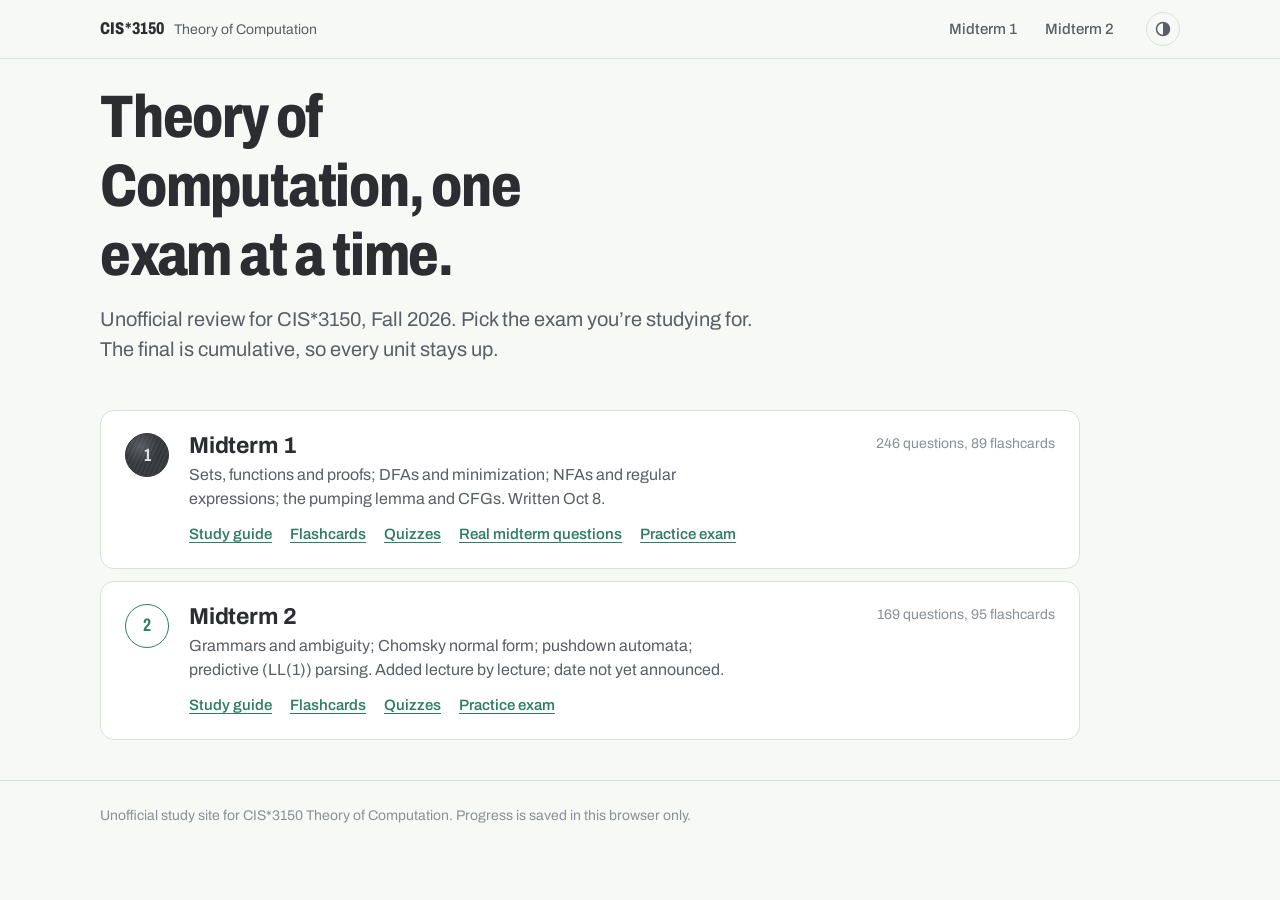
==== commit 687aa731: "Add Lectures 13-14 (RE languages, TM encoding, PCP) and the Nov 10 class exercise The four Nov 10 ex" ====
--- a/index.html
+++ b/index.html
@@ -9,7 +9,7 @@
 <link href="https://fonts.googleapis.com/css2?family=Archivo:wdth,wght@62..125,400..800&family=Source+Serif+4:ital,opsz,wght@0,8..60,400..700;1,8..60,400..700&display=swap" rel="stylesheet">
 <title>CIS*3150 study site</title>
 <meta name="description" content="Unofficial study site for CIS*3150 Theory of Computation: Midterm 1 review (guide, flashcards, quizzes, the practice test and real midterm questions) and Midterm 2, in progress.">
-<link rel="stylesheet" href="assets/style.css?v=20261103a">
+<link rel="stylesheet" href="assets/style.css?v=20261110a">
 </head>
 <body>
 <header id="site-head"></header>
@@ -42,14 +42,14 @@
   </ol>
 </main>
 <footer id="site-foot"></footer>
-<script src="assets/m1/questions.js?v=20261103a"></script>
-<script src="assets/m1/questions-prof.js?v=20261103a"></script>
-<script src="assets/m1/midterm.js?v=20261103a"></script>
-<script src="assets/m1/cards.js?v=20261103a"></script>
+<script src="assets/m1/questions.js?v=20261110a"></script>
+<script src="assets/m1/questions-prof.js?v=20261110a"></script>
+<script src="assets/m1/midterm.js?v=20261110a"></script>
+<script src="assets/m1/cards.js?v=20261110a"></script>
 <script>window.M1_COUNTS = { q: QB.length, c: CARDS.length };</script>
-<script src="assets/m2/questions.js?v=20261103a"></script>
-<script src="assets/m2/cards.js?v=20261103a"></script>
-<script src="assets/app.js?v=20261103a"></script>
+<script src="assets/m2/questions.js?v=20261110a"></script>
+<script src="assets/m2/cards.js?v=20261110a"></script>
+<script src="assets/app.js?v=20261110a"></script>
 <script>
 (function () {
   var hist = App.storeFor('m1').get('history', []);
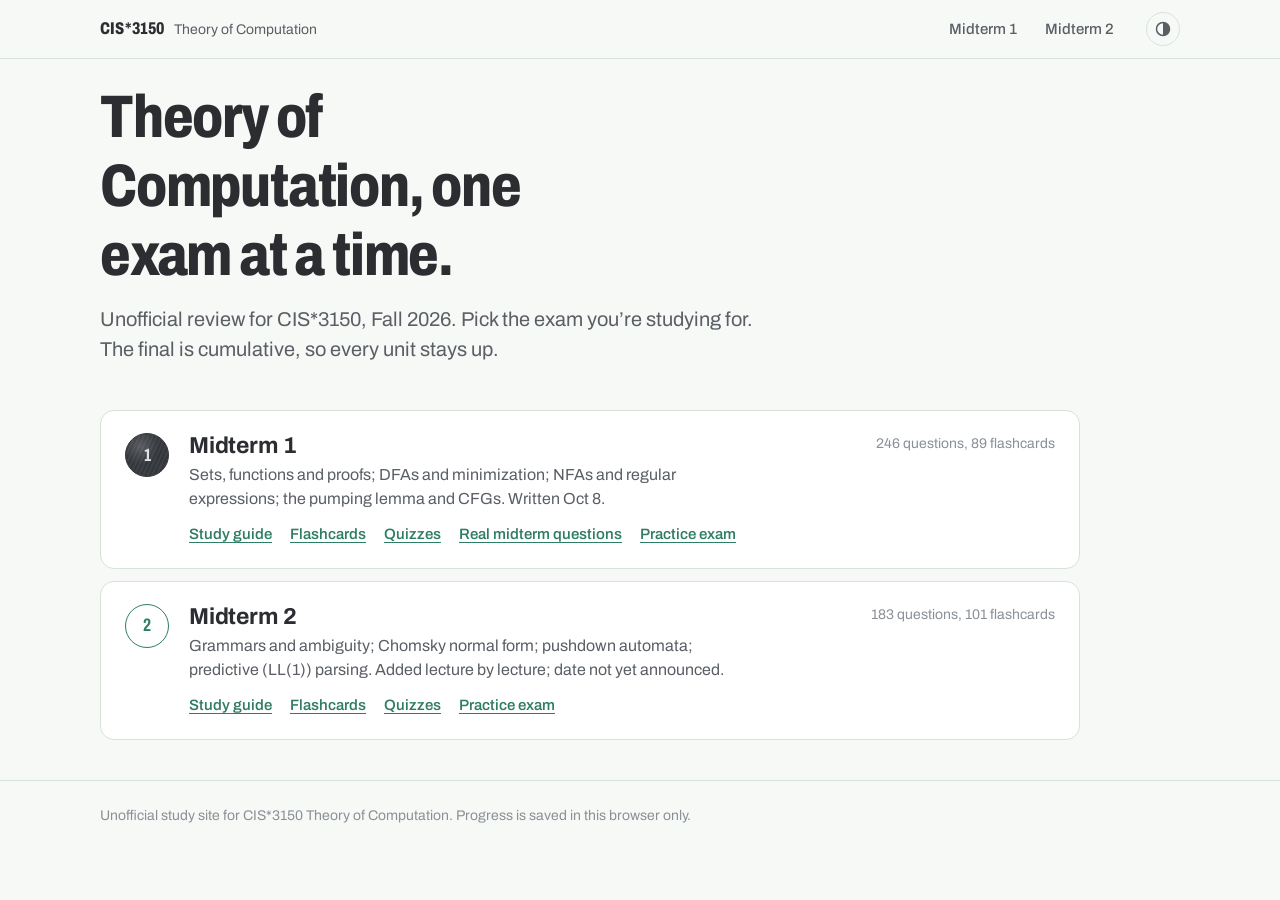
==== commit 303c03e4: "Add points from the Lecture 12 video: efficiency of unary vs binary, 7-tuple, head position, thesis " ====
--- a/index.html
+++ b/index.html
@@ -9,7 +9,7 @@
 <link href="https://fonts.googleapis.com/css2?family=Archivo:wdth,wght@62..125,400..800&family=Source+Serif+4:ital,opsz,wght@0,8..60,400..700;1,8..60,400..700&display=swap" rel="stylesheet">
 <title>CIS*3150 study site</title>
 <meta name="description" content="Unofficial study site for CIS*3150 Theory of Computation: Midterm 1 review (guide, flashcards, quizzes, the practice test and real midterm questions) and Midterm 2, in progress.">
-<link rel="stylesheet" href="assets/style.css?v=20261110a">
+<link rel="stylesheet" href="assets/style.css?v=20261110c">
 </head>
 <body>
 <header id="site-head"></header>
@@ -42,14 +42,14 @@
   </ol>
 </main>
 <footer id="site-foot"></footer>
-<script src="assets/m1/questions.js?v=20261110a"></script>
-<script src="assets/m1/questions-prof.js?v=20261110a"></script>
-<script src="assets/m1/midterm.js?v=20261110a"></script>
-<script src="assets/m1/cards.js?v=20261110a"></script>
+<script src="assets/m1/questions.js?v=20261110c"></script>
+<script src="assets/m1/questions-prof.js?v=20261110c"></script>
+<script src="assets/m1/midterm.js?v=20261110c"></script>
+<script src="assets/m1/cards.js?v=20261110c"></script>
 <script>window.M1_COUNTS = { q: QB.length, c: CARDS.length };</script>
-<script src="assets/m2/questions.js?v=20261110a"></script>
-<script src="assets/m2/cards.js?v=20261110a"></script>
-<script src="assets/app.js?v=20261110a"></script>
+<script src="assets/m2/questions.js?v=20261110c"></script>
+<script src="assets/m2/cards.js?v=20261110c"></script>
+<script src="assets/app.js?v=20261110c"></script>
 <script>
 (function () {
   var hist = App.storeFor('m1').get('history', []);
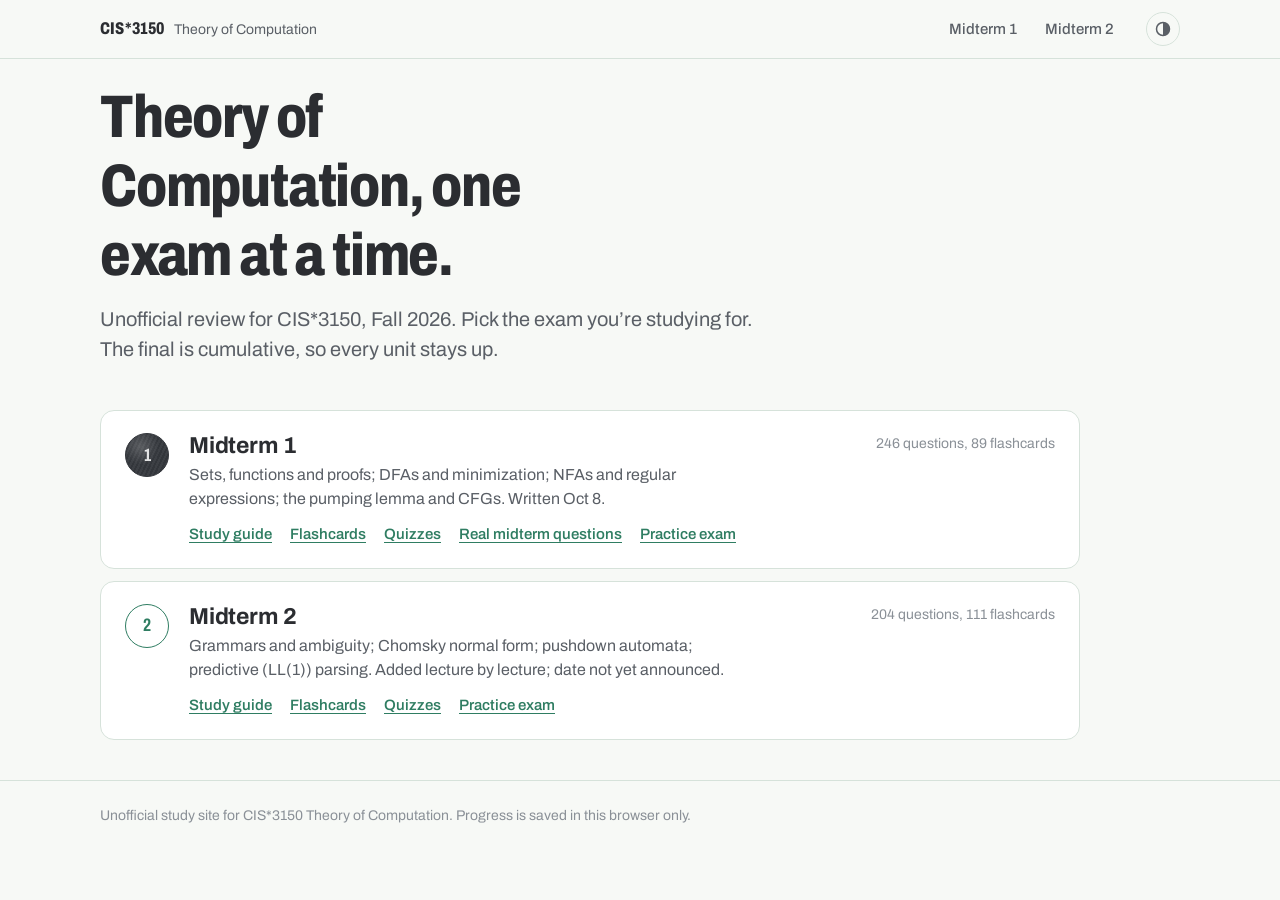
==== commit 15f37b5a: "Add points from the Lecture 14 video: number size, enumerability, diagonalization of reals, PCP note" ====
--- a/index.html
+++ b/index.html
@@ -9,7 +9,7 @@
 <link href="https://fonts.googleapis.com/css2?family=Archivo:wdth,wght@62..125,400..800&family=Source+Serif+4:ital,opsz,wght@0,8..60,400..700;1,8..60,400..700&display=swap" rel="stylesheet">
 <title>CIS*3150 study site</title>
 <meta name="description" content="Unofficial study site for CIS*3150 Theory of Computation: Midterm 1 review (guide, flashcards, quizzes, the practice test and real midterm questions) and Midterm 2, in progress.">
-<link rel="stylesheet" href="assets/style.css?v=20261110c">
+<link rel="stylesheet" href="assets/style.css?v=20261110d">
 </head>
 <body>
 <header id="site-head"></header>
@@ -42,14 +42,14 @@
   </ol>
 </main>
 <footer id="site-foot"></footer>
-<script src="assets/m1/questions.js?v=20261110c"></script>
-<script src="assets/m1/questions-prof.js?v=20261110c"></script>
-<script src="assets/m1/midterm.js?v=20261110c"></script>
-<script src="assets/m1/cards.js?v=20261110c"></script>
+<script src="assets/m1/questions.js?v=20261110d"></script>
+<script src="assets/m1/questions-prof.js?v=20261110d"></script>
+<script src="assets/m1/midterm.js?v=20261110d"></script>
+<script src="assets/m1/cards.js?v=20261110d"></script>
 <script>window.M1_COUNTS = { q: QB.length, c: CARDS.length };</script>
-<script src="assets/m2/questions.js?v=20261110c"></script>
-<script src="assets/m2/cards.js?v=20261110c"></script>
-<script src="assets/app.js?v=20261110c"></script>
+<script src="assets/m2/questions.js?v=20261110d"></script>
+<script src="assets/m2/cards.js?v=20261110d"></script>
+<script src="assets/app.js?v=20261110d"></script>
 <script>
 (function () {
   var hist = App.storeFor('m1').get('history', []);
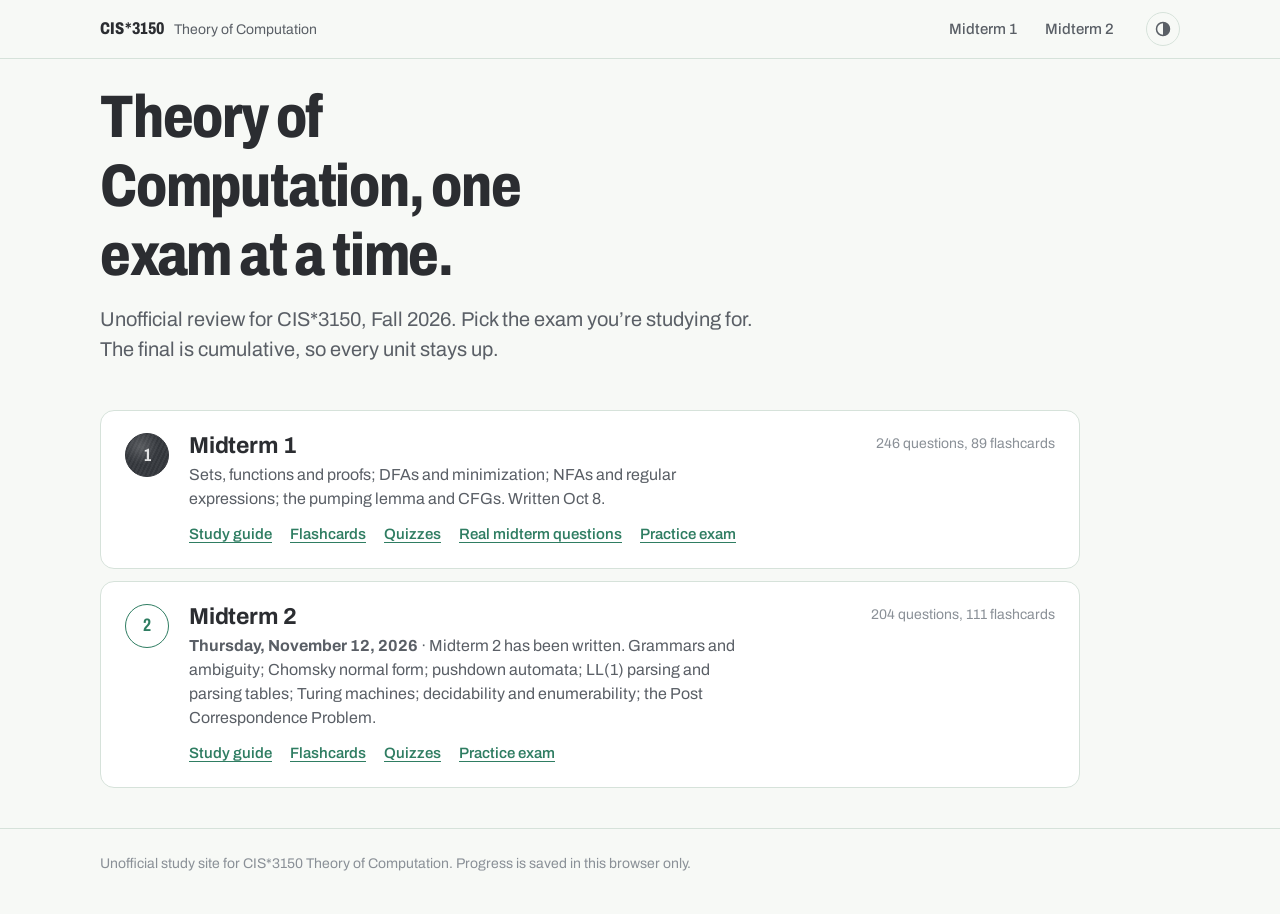
==== commit 7bd1510b: "Set Midterm 2 date: Thursday, November 12, 2026, with a countdown on the hub and overview Co-Authore" ====
--- a/index.html
+++ b/index.html
@@ -9,7 +9,7 @@
 <link href="https://fonts.googleapis.com/css2?family=Archivo:wdth,wght@62..125,400..800&family=Source+Serif+4:ital,opsz,wght@0,8..60,400..700;1,8..60,400..700&display=swap" rel="stylesheet">
 <title>CIS*3150 study site</title>
 <meta name="description" content="Unofficial study site for CIS*3150 Theory of Computation: Midterm 1 review (guide, flashcards, quizzes, the practice test and real midterm questions) and Midterm 2, in progress.">
-<link rel="stylesheet" href="assets/style.css?v=20261110d">
+<link rel="stylesheet" href="assets/style.css?v=20261110e">
 </head>
 <body>
 <header id="site-head"></header>
@@ -34,7 +34,7 @@
       <span class="bubble" aria-hidden="true">2</span>
       <div>
         <h3><a href="m2/index.html">Midterm 2</a></h3>
-        <p>Grammars and ambiguity; Chomsky normal form; pushdown automata; predictive (LL(1)) parsing. Added lecture by lecture; date not yet announced.</p>
+        <p><b>Thursday, November 12, 2026</b> · <span id="m2-countdown"></span>. Grammars and ambiguity; Chomsky normal form; pushdown automata; LL(1) parsing and parsing tables; Turing machines; decidability and enumerability; the Post Correspondence Problem.</p>
         <p class="unit-links"><a href="m2/guide.html">Study guide</a><a href="m2/cards.html">Flashcards</a><a href="m2/quiz.html">Quizzes</a><a href="m2/exam.html">Practice exam</a></p>
       </div>
       <p class="unit-meta" id="m2-meta"></p>
@@ -42,14 +42,14 @@
   </ol>
 </main>
 <footer id="site-foot"></footer>
-<script src="assets/m1/questions.js?v=20261110d"></script>
-<script src="assets/m1/questions-prof.js?v=20261110d"></script>
-<script src="assets/m1/midterm.js?v=20261110d"></script>
-<script src="assets/m1/cards.js?v=20261110d"></script>
+<script src="assets/m1/questions.js?v=20261110e"></script>
+<script src="assets/m1/questions-prof.js?v=20261110e"></script>
+<script src="assets/m1/midterm.js?v=20261110e"></script>
+<script src="assets/m1/cards.js?v=20261110e"></script>
 <script>window.M1_COUNTS = { q: QB.length, c: CARDS.length };</script>
-<script src="assets/m2/questions.js?v=20261110d"></script>
-<script src="assets/m2/cards.js?v=20261110d"></script>
-<script src="assets/app.js?v=20261110d"></script>
+<script src="assets/m2/questions.js?v=20261110e"></script>
+<script src="assets/m2/cards.js?v=20261110e"></script>
+<script src="assets/app.js?v=20261110e"></script>
 <script>
 (function () {
   var hist = App.storeFor('m1').get('history', []);
@@ -65,6 +65,7 @@
     meta2 += '<br>' + h2.length + ' practice exam' + (h2.length > 1 ? 's' : '') + ' taken, best ' + b2.score + '/' + b2.total;
   }
   document.getElementById('m2-meta').innerHTML = meta2;
+  document.getElementById('m2-countdown').innerHTML = App.countdownText(new Date(2026, 10, 12), 'Midterm 2');
 })();
 </script>
 </body>
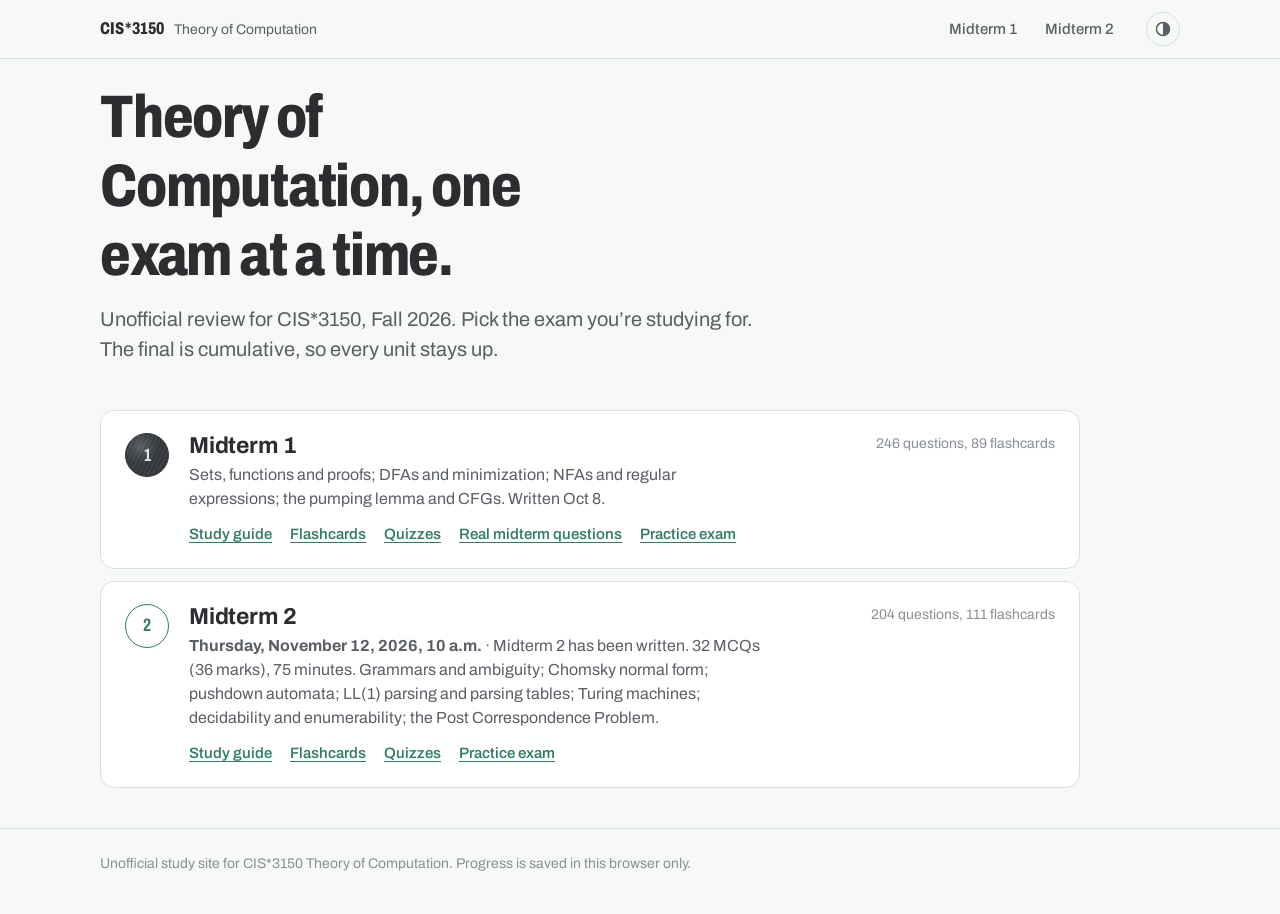
==== commit 07f65cbe: "Match the Midterm 2 announcement: 32 MCQs (36 marks) in 75 minutes, Thu Nov 12, 10 a.m. Practice exa" ====
--- a/index.html
+++ b/index.html
@@ -9,7 +9,7 @@
 <link href="https://fonts.googleapis.com/css2?family=Archivo:wdth,wght@62..125,400..800&family=Source+Serif+4:ital,opsz,wght@0,8..60,400..700;1,8..60,400..700&display=swap" rel="stylesheet">
 <title>CIS*3150 study site</title>
 <meta name="description" content="Unofficial study site for CIS*3150 Theory of Computation: Midterm 1 review (guide, flashcards, quizzes, the practice test and real midterm questions) and Midterm 2, in progress.">
-<link rel="stylesheet" href="assets/style.css?v=20261110e">
+<link rel="stylesheet" href="assets/style.css?v=20261110f">
 </head>
 <body>
 <header id="site-head"></header>
@@ -34,7 +34,7 @@
       <span class="bubble" aria-hidden="true">2</span>
       <div>
         <h3><a href="m2/index.html">Midterm 2</a></h3>
-        <p><b>Thursday, November 12, 2026</b> · <span id="m2-countdown"></span>. Grammars and ambiguity; Chomsky normal form; pushdown automata; LL(1) parsing and parsing tables; Turing machines; decidability and enumerability; the Post Correspondence Problem.</p>
+        <p><b>Thursday, November 12, 2026, 10 a.m.</b> · <span id="m2-countdown"></span>. 32 MCQs (36 marks), 75 minutes. Grammars and ambiguity; Chomsky normal form; pushdown automata; LL(1) parsing and parsing tables; Turing machines; decidability and enumerability; the Post Correspondence Problem.</p>
         <p class="unit-links"><a href="m2/guide.html">Study guide</a><a href="m2/cards.html">Flashcards</a><a href="m2/quiz.html">Quizzes</a><a href="m2/exam.html">Practice exam</a></p>
       </div>
       <p class="unit-meta" id="m2-meta"></p>
@@ -42,14 +42,14 @@
   </ol>
 </main>
 <footer id="site-foot"></footer>
-<script src="assets/m1/questions.js?v=20261110e"></script>
-<script src="assets/m1/questions-prof.js?v=20261110e"></script>
-<script src="assets/m1/midterm.js?v=20261110e"></script>
-<script src="assets/m1/cards.js?v=20261110e"></script>
+<script src="assets/m1/questions.js?v=20261110f"></script>
+<script src="assets/m1/questions-prof.js?v=20261110f"></script>
+<script src="assets/m1/midterm.js?v=20261110f"></script>
+<script src="assets/m1/cards.js?v=20261110f"></script>
 <script>window.M1_COUNTS = { q: QB.length, c: CARDS.length };</script>
-<script src="assets/m2/questions.js?v=20261110e"></script>
-<script src="assets/m2/cards.js?v=20261110e"></script>
-<script src="assets/app.js?v=20261110e"></script>
+<script src="assets/m2/questions.js?v=20261110f"></script>
+<script src="assets/m2/cards.js?v=20261110f"></script>
+<script src="assets/app.js?v=20261110f"></script>
 <script>
 (function () {
   var hist = App.storeFor('m1').get('history', []);
@@ -65,7 +65,7 @@
     meta2 += '<br>' + h2.length + ' practice exam' + (h2.length > 1 ? 's' : '') + ' taken, best ' + b2.score + '/' + b2.total;
   }
   document.getElementById('m2-meta').innerHTML = meta2;
-  document.getElementById('m2-countdown').innerHTML = App.countdownText(new Date(2026, 10, 12), 'Midterm 2');
+  document.getElementById('m2-countdown').innerHTML = App.countdownText(new Date(2026, 10, 12, 10), 'Midterm 2');
 })();
 </script>
 </body>
